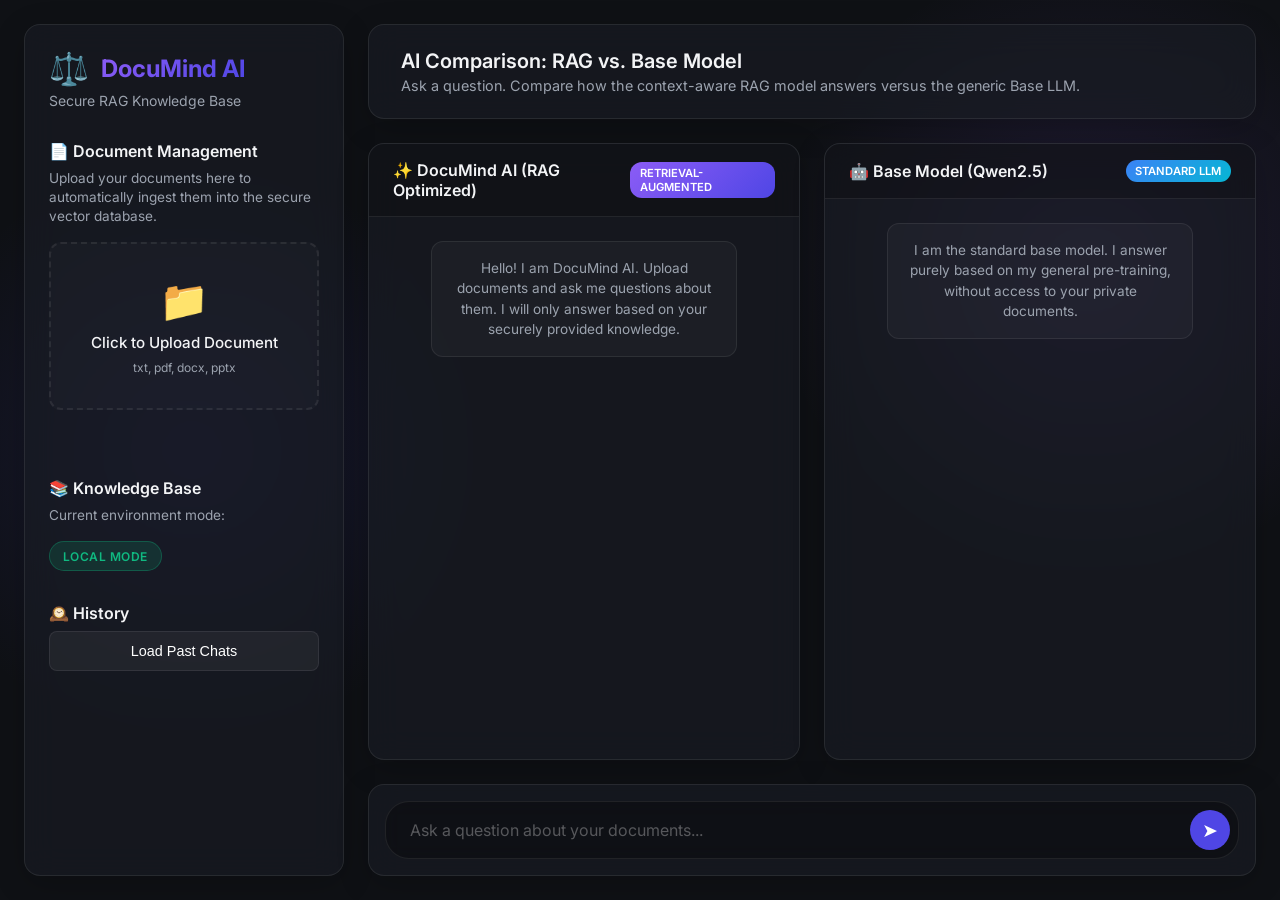
==== static/index.html @ f2ea20c1 "changes made" ====
<!DOCTYPE html>
<html lang="en">
<head>
    <meta charset="UTF-8">
    <meta name="viewport" content="width=device-width, initial-scale=1.0">
    <title>DocuMind AI</title>
    <!-- Google Fonts: Inter -->
    <link rel="preconnect" href="https://fonts.googleapis.com">
    <link rel="preconnect" href="https://fonts.gstatic.com" crossorigin>
    <link href="https://fonts.googleapis.com/css2?family=Inter:wght@300;400;500;600;700&display=swap" rel="stylesheet">
    <!-- Main Stylesheet -->
    <link rel="stylesheet" href="style.css">
</head>
<body>
    <div class="app-container">
        <!-- Sidebar -->
        <aside class="sidebar glass-panel">
            <div class="sidebar-header">
                <div class="logo">
                    <span class="icon">⚖️</span>
                    <h1>DocuMind AI</h1>
                </div>
                <p class="subtitle">Secure RAG Knowledge Base</p>
            </div>
            
            <div class="sidebar-section">
                <h3>📄 Document Management</h3>
                <p class="section-desc">Upload your documents here to automatically ingest them into the secure vector database.</p>
                
                <div class="upload-zone" id="uploadZone">
                    <input type="file" id="fileInput" accept=".txt,.pdf,.docx,.pptx" hidden>
                    <div class="upload-content">
                        <span class="upload-icon">📁</span>
                        <p>Click to Upload Document</p>
                        <small>txt, pdf, docx, pptx</small>
                    </div>
                </div>
                <div id="uploadStatus" class="status-msg"></div>
            </div>

            <div class="sidebar-section">
                <h3>📚 Knowledge Base</h3>
                <p class="section-desc">Current environment mode:</p>
                <div class="env-badge local" id="envBadge">Local Mode</div>
            </div>

            <div class="sidebar-section">
                <h3>🕰️ History</h3>
                <button id="loadHistoryBtn" class="history-btn">Load Past Chats</button>
            </div>
        </aside>

        <!-- Main Content -->
        <main class="main-content">
            <header class="main-header glass-panel">
                <h2>AI Comparison: RAG vs. Base Model</h2>
                <p>Ask a question. Compare how the context-aware RAG model answers versus the generic Base LLM.</p>
            </header>

            <div class="chat-container">
                <!-- RAG Column -->
                <div class="chat-column rag-col glass-panel">
                    <div class="col-header">
                        <h3>✨ DocuMind AI (RAG Optimized)</h3>
                        <span class="badge rag-badge">Retrieval-Augmented</span>
                    </div>
                    <div class="chat-box" id="ragChatBox">
                        <div class="message system-msg">Hello! I am DocuMind AI. Upload documents and ask me questions about them. I will only answer based on your securely provided knowledge.</div>
                    </div>
                </div>

                <!-- Base Column -->
                <div class="chat-column base-col glass-panel">
                    <div class="col-header">
                        <h3>🤖 Base Model (Qwen2.5)</h3>
                        <span class="badge base-badge">Standard LLM</span>
                    </div>
                    <div class="chat-box" id="baseChatBox">
                        <div class="message system-msg">I am the standard base model. I answer purely based on my general pre-training, without access to your private documents.</div>
                    </div>
                </div>
            </div>

            <!-- Input Area -->
            <div class="input-area glass-panel">
                <form id="chatForm">
                    <div class="input-wrapper">
                        <input type="text" id="questionInput" placeholder="Ask a question about your documents..." required autocomplete="off">
                        <button type="submit" id="sendBtn">
                            <span class="send-icon">➤</span>
                        </button>
                    </div>
                </form>
            </div>
        </main>
    </div>

    <!-- Main Script -->
    <script src="script.js"></script>
</body>
</html>
---- static/style.css ----
:root {
    /* Color Palette: Deep Dark Modern */
    --bg-base: #0f1115;
    --bg-glass: rgba(26, 29, 36, 0.65);
    --bg-glass-hover: rgba(36, 40, 50, 0.75);
    --border-glass: rgba(255, 255, 255, 0.08);
    
    /* Primary Accent */
    --primary: #4f46e5;
    --primary-hover: #6366f1;
    --primary-glow: rgba(79, 70, 229, 0.4);
    
    /* Semantic Colors */
    --text-main: #f3f4f6;
    --text-muted: #9ca3af;
    --success: #10b981;
    --warning: #f59e0b;
    --error: #ef4444;
    
    /* Gradients */
    --grad-rag: linear-gradient(135deg, #8b5cf6, #4f46e5);
    --grad-base: linear-gradient(135deg, #3b82f6, #06b6d4);
}

* {
    box-sizing: border-box;
    margin: 0;
    padding: 0;
}

body {
    font-family: 'Inter', sans-serif;
    background-color: var(--bg-base);
    color: var(--text-main);
    min-height: 100vh;
    overflow: hidden; /* Stop full page scroll, let columns scroll */
    /* Add a subtle background mesh/gradient */
    background-image: 
        radial-gradient(circle at 15% 50%, rgba(79, 70, 229, 0.15), transparent 25%),
        radial-gradient(circle at 85% 30%, rgba(139, 92, 246, 0.15), transparent 25%);
}

/* Reusable Glass Panel */
.glass-panel {
    background: var(--bg-glass);
    backdrop-filter: blur(16px);
    -webkit-backdrop-filter: blur(16px);
    border: 1px solid var(--border-glass);
    border-radius: 16px;
    box-shadow: 0 8px 32px rgba(0, 0, 0, 0.2);
}

/* Layout */
.app-container {
    display: flex;
    height: 100vh;
    padding: 1.5rem;
    gap: 1.5rem;
}

/* Sidebar */
.sidebar {
    width: 320px;
    display: flex;
    flex-direction: column;
    padding: 1.5rem;
    gap: 2rem;
    flex-shrink: 0;
}

.sidebar-header .logo {
    display: flex;
    align-items: center;
    gap: 0.75rem;
}

.sidebar-header .icon {
    font-size: 2rem;
}

.sidebar-header h1 {
    font-size: 1.5rem;
    font-weight: 700;
    background: var(--grad-rag);
    -webkit-background-clip: text;
    -webkit-text-fill-color: transparent;
}

.subtitle {
    color: var(--text-muted);
    font-size: 0.875rem;
    margin-top: 0.25rem;
}

.sidebar-section h3 {
    font-size: 1rem;
    font-weight: 600;
    margin-bottom: 0.5rem;
}

.section-desc {
    font-size: 0.85rem;
    color: var(--text-muted);
    margin-bottom: 1rem;
    line-height: 1.4;
}

/* Upload Zone */
.upload-zone {
    border: 2px dashed var(--border-glass);
    border-radius: 12px;
    padding: 2rem 1rem;
    text-align: center;
    cursor: pointer;
    transition: all 0.3s ease;
    background: rgba(255, 255, 255, 0.02);
}

.upload-zone:hover {
    border-color: var(--primary);
    background: rgba(79, 70, 229, 0.05);
}

.upload-icon {
    font-size: 2.5rem;
    margin-bottom: 0.5rem;
    display: block;
}

.upload-zone p {
    font-size: 0.95rem;
    font-weight: 500;
    margin-bottom: 0.25rem;
}

.upload-zone small {
    color: var(--text-muted);
    font-size: 0.75rem;
}

.status-msg {
    margin-top: 1rem;
    font-size: 0.875rem;
    text-align: center;
    min-height: 20px;
}

.status-msg.success { color: var(--success); }
.status-msg.error { color: var(--error); }
.status-msg.warning { color: var(--warning); }

/* Env Badge */
.env-badge {
    display: inline-block;
    padding: 0.4rem 0.8rem;
    border-radius: 20px;
    font-size: 0.75rem;
    font-weight: 600;
    letter-spacing: 0.5px;
    text-transform: uppercase;
}
.env-badge.local { background: rgba(16, 185, 129, 0.15); color: var(--success); border: 1px solid rgba(16, 185, 129, 0.3); }
.env-badge.cloud { background: rgba(59, 130, 246, 0.15); color: #3b82f6; border: 1px solid rgba(59, 130, 246, 0.3); }

/* Main Content */
.main-content {
    flex-grow: 1;
    display: flex;
    flex-direction: column;
    gap: 1.5rem;
    min-width: 0; /* Prevent flex overflow */
}

.main-header {
    padding: 1.5rem 2rem;
}

.main-header h2 {
    font-size: 1.25rem;
    font-weight: 600;
    margin-bottom: 0.25rem;
}

.main-header p {
    color: var(--text-muted);
    font-size: 0.9rem;
}

/* Chat Layout */
.chat-container {
    flex-grow: 1;
    display: flex;
    gap: 1.5rem;
    min-height: 0; /* Important for scrolling inner boxes */
}

.chat-column {
    flex: 1;
    display: flex;
    flex-direction: column;
    overflow: hidden;
}

.col-header {
    padding: 1rem 1.5rem;
    border-bottom: 1px solid var(--border-glass);
    display: flex;
    justify-content: space-between;
    align-items: center;
    background: rgba(0, 0, 0, 0.2);
}

.col-header h3 {
    font-size: 1rem;
    font-weight: 600;
}

.badge {
    font-size: 0.7rem;
    padding: 0.25rem 0.6rem;
    border-radius: 12px;
    font-weight: 600;
    text-transform: uppercase;
    color: #fff;
}
.rag-badge { background: var(--grad-rag); }
.base-badge { background: var(--grad-base); }

/* Chat Box */
.chat-box {
    flex-grow: 1;
    padding: 1.5rem;
    overflow-y: auto;
    display: flex;
    flex-direction: column;
    gap: 1rem;
}

/* Custom Scrollbar */
.chat-box::-webkit-scrollbar { width: 6px; }
.chat-box::-webkit-scrollbar-track { background: transparent; }
.chat-box::-webkit-scrollbar-thumb { background: rgba(255, 255, 255, 0.1); border-radius: 10px; }
.chat-box::-webkit-scrollbar-thumb:hover { background: rgba(255, 255, 255, 0.2); }

/* Messages */
.message {
    padding: 1rem;
    border-radius: 12px;
    font-size: 0.95rem;
    line-height: 1.5;
    animation: fadeIn 0.3s ease forwards;
    max-width: 90%;
    word-wrap: break-word;
}

@keyframes fadeIn {
    from { opacity: 0; transform: translateY(10px); }
    to { opacity: 1; transform: translateY(0); }
}

.system-msg {
    align-self: center;
    background: rgba(255, 255, 255, 0.03);
    border: 1px solid var(--border-glass);
    color: var(--text-muted);
    text-align: center;
    font-size: 0.85rem;
    max-width: 80%;
}

.user-msg {
    align-self: flex-end;
    background: rgba(255, 255, 255, 0.1);
    border-bottom-right-radius: 4px;
}

.ai-msg {
    align-self: flex-start;
    background: rgba(79, 70, 229, 0.1);
    border-bottom-left-radius: 4px;
    border: 1px solid rgba(79, 70, 229, 0.2);
}

.base-col .ai-msg {
    background: rgba(6, 182, 212, 0.1);
    border: 1px solid rgba(6, 182, 212, 0.2);
}

.sources-box {
    margin-top: 0.75rem;
    padding-top: 0.75rem;
    border-top: 1px solid rgba(255, 255, 255, 0.1);
    font-size: 0.8rem;
    color: var(--text-muted);
}
.sources-box ul {
    margin-left: 1.25rem;
    margin-top: 0.25rem;
}
.sources-box li {
    color: var(--primary);
    filter: brightness(1.2);
}

/* Input Area */
.input-area {
    padding: 1rem;
}

.input-wrapper {
    display: flex;
    gap: 1rem;
    background: rgba(0, 0, 0, 0.3);
    border: 1px solid var(--border-glass);
    border-radius: 24px;
    padding: 0.5rem;
    transition: all 0.3s ease;
}

.input-wrapper:focus-within {
    border-color: var(--primary);
    box-shadow: 0 0 15px var(--primary-glow);
}

input[type="text"] {
    flex-grow: 1;
    background: transparent;
    border: none;
    color: #fff;
    padding: 0.5rem 1rem;
    font-size: 1rem;
    font-family: inherit;
    outline: none;
}

input[type="text"]::placeholder {
    color: rgba(255, 255, 255, 0.3);
}

button {
    background: var(--primary);
    color: #fff;
    border: none;
    width: 40px;
    height: 40px;
    border-radius: 50%;
    display: flex;
    align-items: center;
    justify-content: center;
    cursor: pointer;
    transition: all 0.2s ease;
}

button:hover {
    background: var(--primary-hover);
    transform: scale(1.05);
}

button:active {
    transform: scale(0.95);
}

.send-icon {
    font-size: 1.2rem;
}

/* History Button */
.history-btn {
    width: 100%;
    border-radius: 8px;
    font-size: 0.9rem;
    padding: 0.6rem;
    margin-top: 0.5rem;
    background: rgba(255, 255, 255, 0.05);
    border: 1px solid var(--border-glass);
}
.history-btn:hover {
    background: rgba(255, 255, 255, 0.1);
}

/* Expander (Details/Summary) */
details.sources-expander {
    margin-top: 0.75rem;
    padding: 0.5rem;
    background: rgba(0, 0, 0, 0.2);
    border-radius: 8px;
    border: 1px solid rgba(255,255,255,0.05);
}
details.sources-expander summary {
    cursor: pointer;
    font-size: 0.8rem;
    font-weight: 600;
    color: var(--primary);
    list-style: none; /* Hide default arrow in some browsers */
}
details.sources-expander summary::-webkit-details-marker {
    display: none;
}
details.sources-expander summary::before {
    content: "▶ ";
    font-size: 0.7rem;
    display: inline-block;
    transition: transform 0.2s ease;
}
details.sources-expander[open] summary::before {
    transform: rotate(90deg);
}
.expander-content {
    margin-top: 0.5rem;
    font-size: 0.75rem;
    color: var(--text-muted);
    white-space: pre-wrap;
    max-height: 200px;
    overflow-y: auto;
    padding-right: 0.5rem;
}
.expander-content::-webkit-scrollbar { width: 4px; }
.expander-content::-webkit-scrollbar-track { background: transparent; }
.expander-content::-webkit-scrollbar-thumb { background: rgba(255, 255, 255, 0.1); border-radius: 4px; }
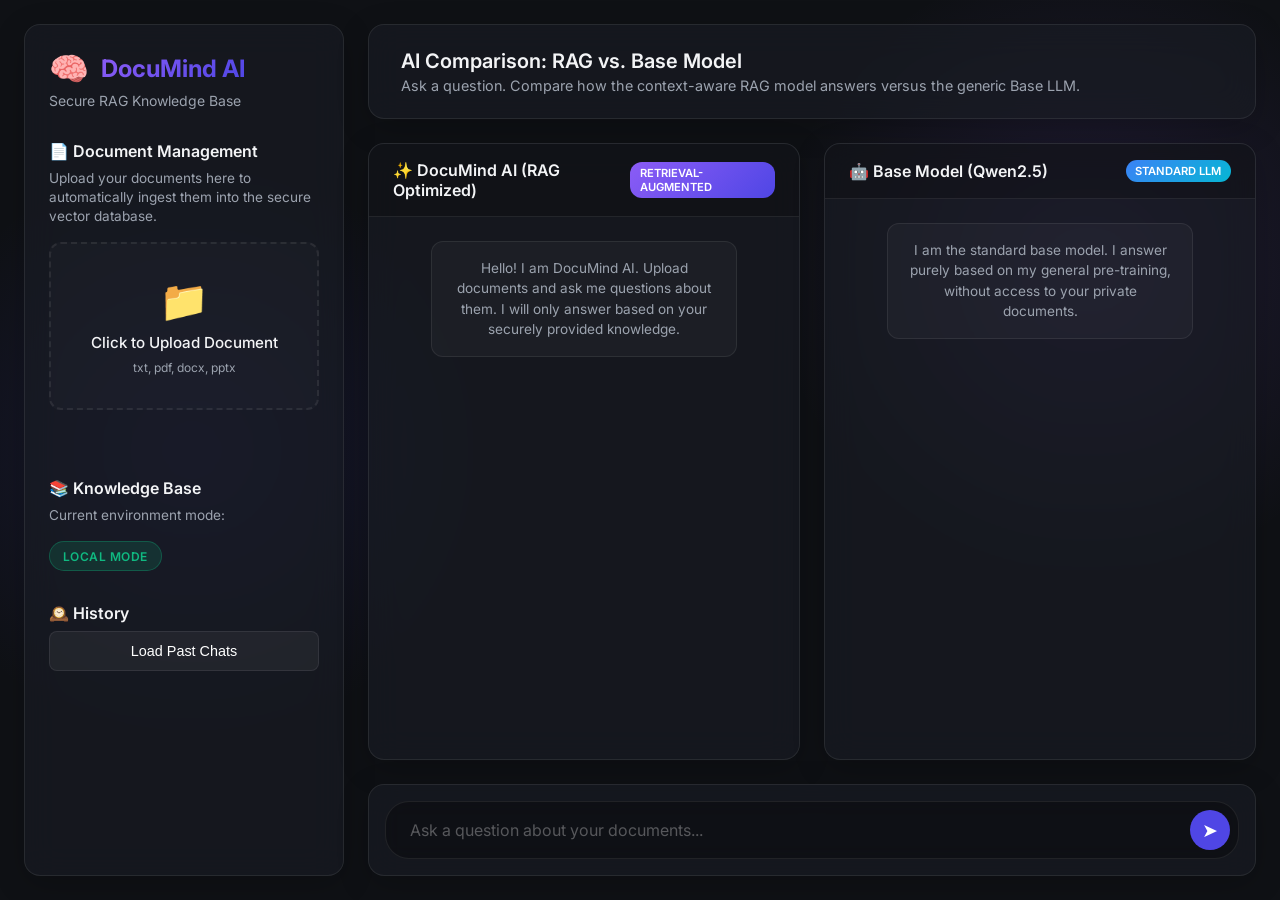
==== commit eb4fa4cd: "Update UI logo icon to match DocuMind branding" ====
--- a/static/index.html
+++ b/static/index.html
@@ -17,7 +17,7 @@
         <aside class="sidebar glass-panel">
             <div class="sidebar-header">
                 <div class="logo">
-                    <span class="icon">⚖️</span>
+                    <span class="icon">🧠</span>
                     <h1>DocuMind AI</h1>
                 </div>
                 <p class="subtitle">Secure RAG Knowledge Base</p>
